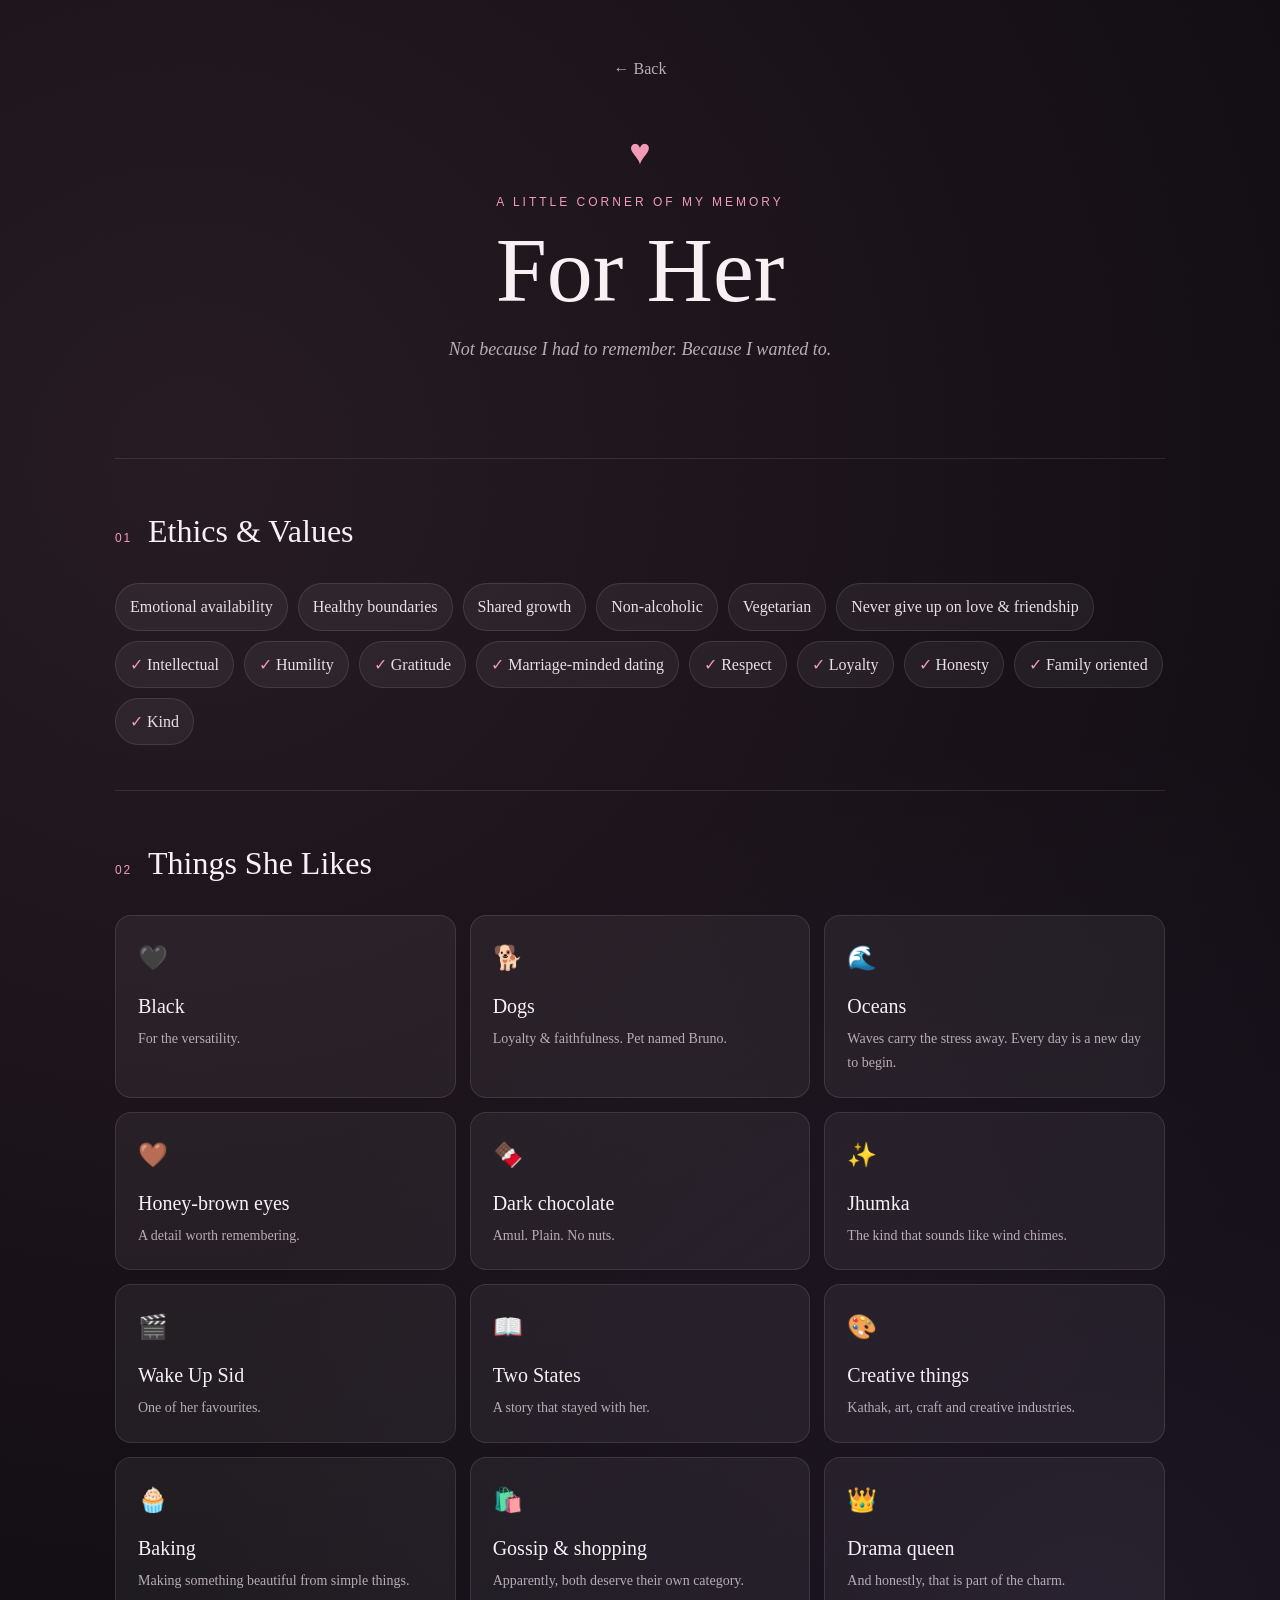
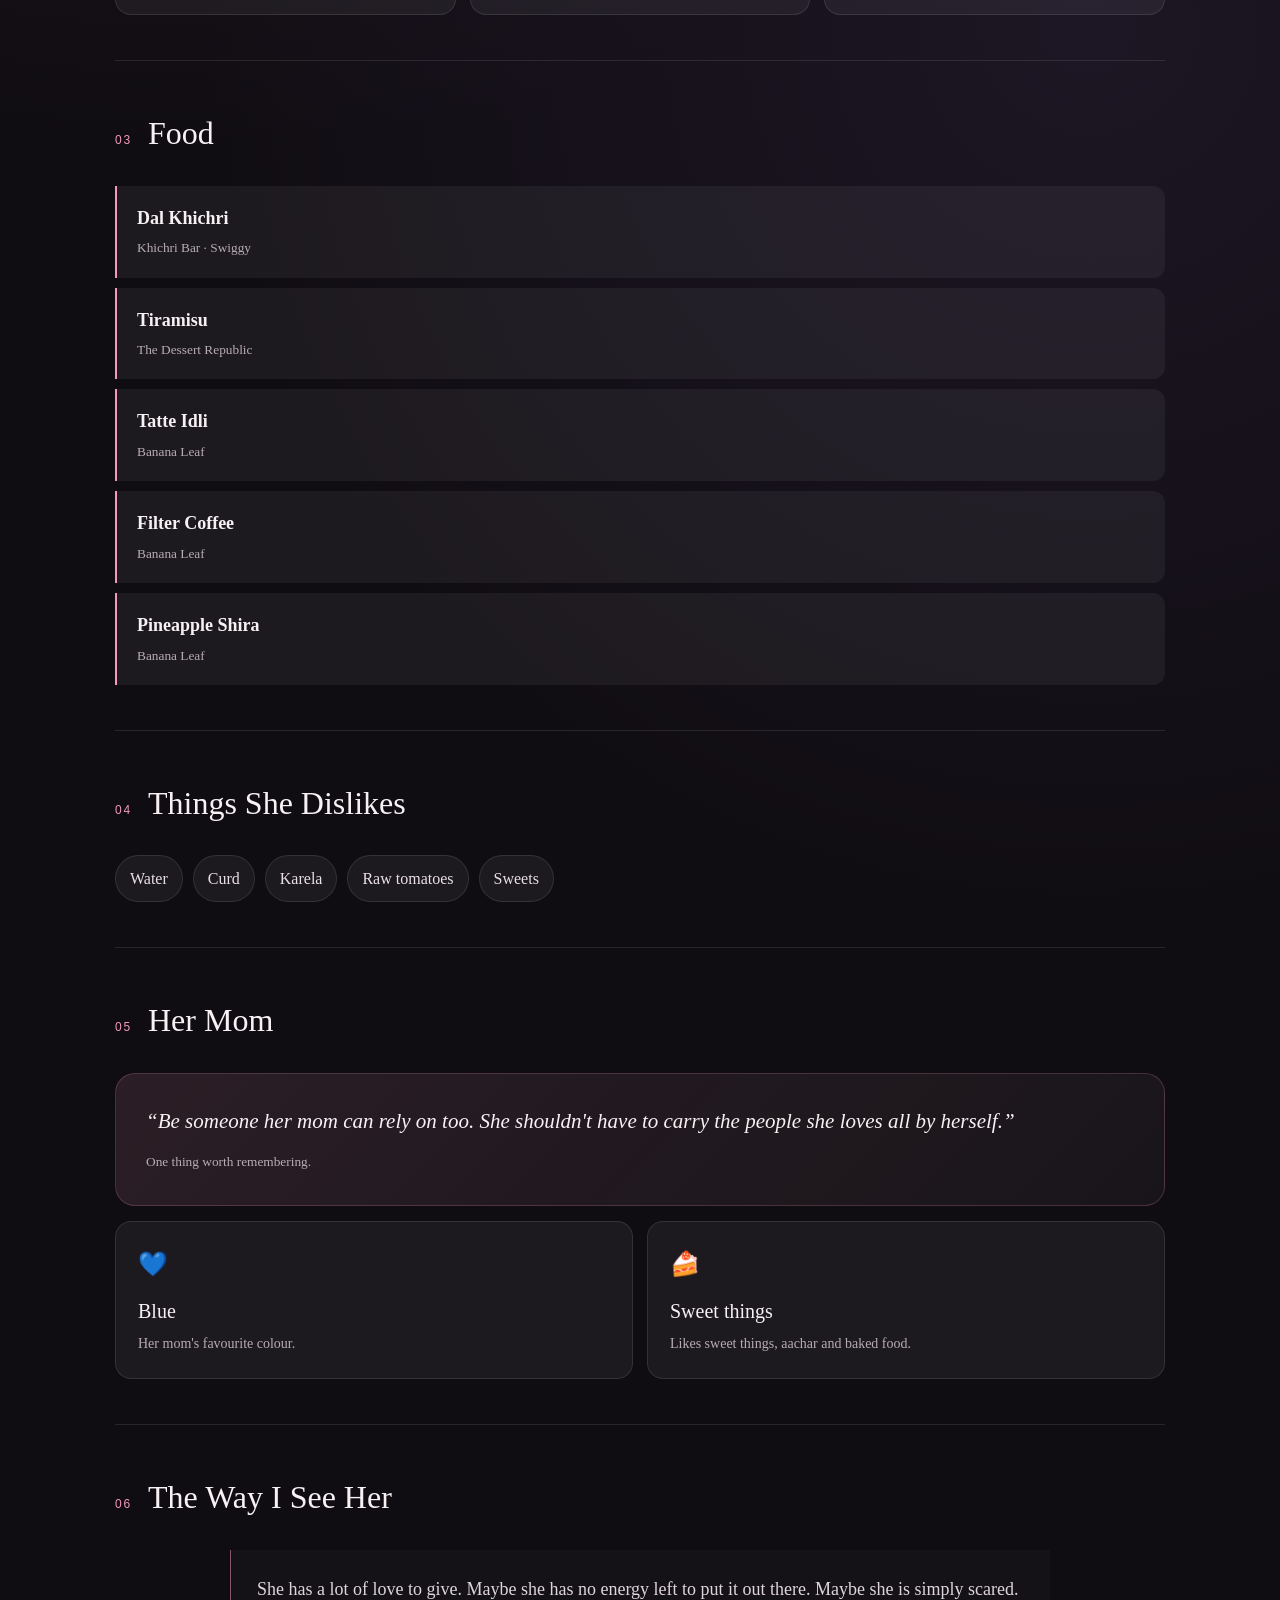
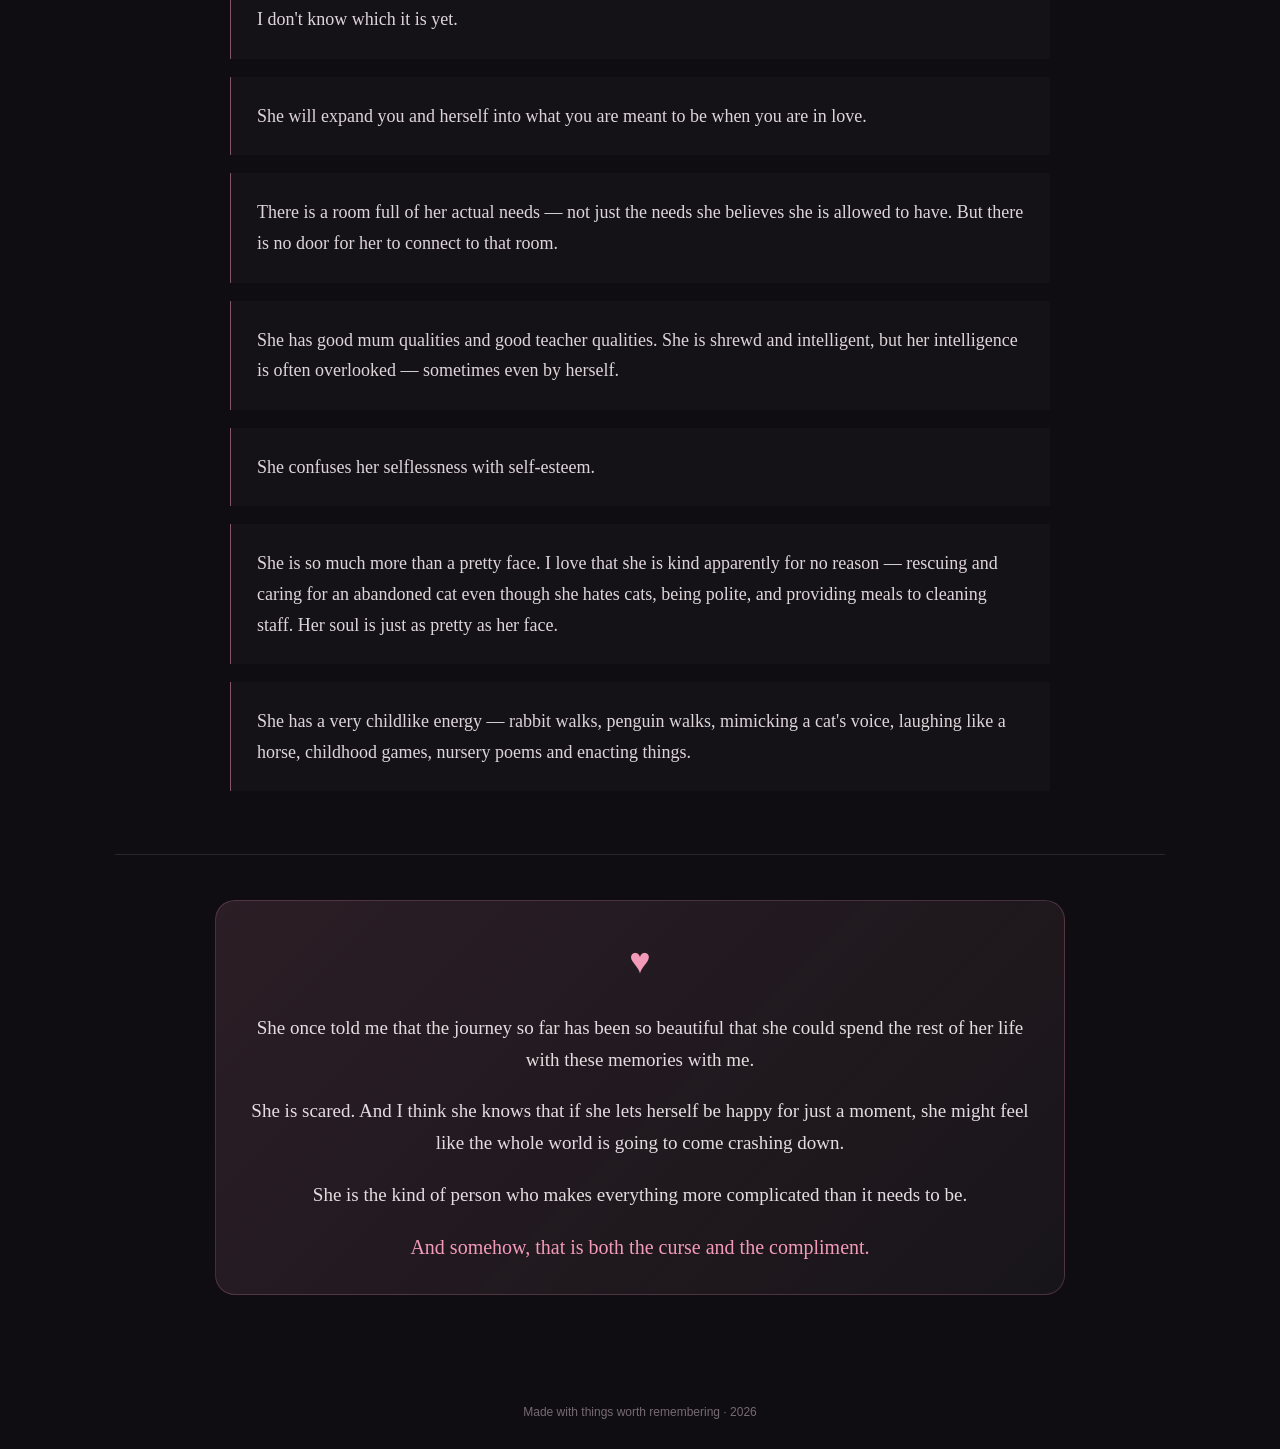
==== her.html @ e77c8361 "Add new page" ====
<!DOCTYPE html>
<html lang="en">
<head>
  <meta charset="UTF-8">
  <meta name="viewport" content="width=device-width, initial-scale=1.0">
  <title>For Her ❤️</title>
  <link rel="stylesheet" href="css/her.css">
</head>
<body>
  <div class="bg-glow glow-one"></div>
  <div class="bg-glow glow-two"></div>

  <header class="hero">
    <a class="back" href="index.html">← Back</a>
    <div class="heart">♥</div>
    <p class="eyebrow">A little corner of my memory</p>
    <h1>For Her</h1>
    <p class="subtitle">Not because I had to remember. Because I wanted to.</p>
  </header>

  <main>
    <section class="section">
      <div class="section-heading">
        <span>01</span>
        <h2>Ethics & Values</h2>
      </div>
      <div class="chips">
        <div class="chip">Emotional availability</div>
        <div class="chip">Healthy boundaries</div>
        <div class="chip">Shared growth</div>
        <div class="chip">Non-alcoholic</div>
        <div class="chip">Vegetarian</div>
        <div class="chip">Never give up on love & friendship</div>
        <div class="chip checked">Intellectual</div>
        <div class="chip checked">Humility</div>
        <div class="chip checked">Gratitude</div>
        <div class="chip checked">Marriage-minded dating</div>
        <div class="chip checked">Respect</div>
        <div class="chip checked">Loyalty</div>
        <div class="chip checked">Honesty</div>
        <div class="chip checked">Family oriented</div>
        <div class="chip checked">Kind</div>
      </div>
    </section>

    <section class="section">
      <div class="section-heading">
        <span>02</span>
        <h2>Things She Likes</h2>
      </div>
      <div class="cards">
        <article class="card"><span class="icon">🖤</span><h3>Black</h3><p>For the versatility.</p></article>
        <article class="card"><span class="icon">🐕</span><h3>Dogs</h3><p>Loyalty & faithfulness. Pet named Bruno.</p></article>
        <article class="card"><span class="icon">🌊</span><h3>Oceans</h3><p>Waves carry the stress away. Every day is a new day to begin.</p></article>
        <article class="card"><span class="icon">🤎</span><h3>Honey-brown eyes</h3><p>A detail worth remembering.</p></article>
        <article class="card"><span class="icon">🍫</span><h3>Dark chocolate</h3><p>Amul. Plain. No nuts.</p></article>
        <article class="card"><span class="icon">✨</span><h3>Jhumka</h3><p>The kind that sounds like wind chimes.</p></article>
        <article class="card"><span class="icon">🎬</span><h3>Wake Up Sid</h3><p>One of her favourites.</p></article>
        <article class="card"><span class="icon">📖</span><h3>Two States</h3><p>A story that stayed with her.</p></article>
        <article class="card"><span class="icon">🎨</span><h3>Creative things</h3><p>Kathak, art, craft and creative industries.</p></article>
        <article class="card"><span class="icon">🧁</span><h3>Baking</h3><p>Making something beautiful from simple things.</p></article>
        <article class="card"><span class="icon">🛍️</span><h3>Gossip & shopping</h3><p>Apparently, both deserve their own category.</p></article>
        <article class="card"><span class="icon">👑</span><h3>Drama queen</h3><p>And honestly, that is part of the charm.</p></article>
      </div>
    </section>

    <section class="section">
      <div class="section-heading">
        <span>03</span>
        <h2>Food</h2>
      </div>
      <div class="food-list">
        <div><b>Dal Khichri</b><small>Khichri Bar · Swiggy</small></div>
        <div><b>Tiramisu</b><small>The Dessert Republic</small></div>
        <div><b>Tatte Idli</b><small>Banana Leaf</small></div>
        <div><b>Filter Coffee</b><small>Banana Leaf</small></div>
        <div><b>Pineapple Shira</b><small>Banana Leaf</small></div>
      </div>
    </section>

    <section class="section">
      <div class="section-heading">
        <span>04</span>
        <h2>Things She Dislikes</h2>
      </div>
      <div class="dislikes">
        <span>Water</span><span>Curd</span><span>Karela</span><span>Raw tomatoes</span><span>Sweets</span>
      </div>
    </section>

    <section class="section">
      <div class="section-heading">
        <span>05</span>
        <h2>Her Mom</h2>
      </div>
      <div class="quote-card">
        <p>“Be someone her mom can rely on too. She shouldn't have to carry the people she loves all by herself.”</p>
        <small>One thing worth remembering.</small>
      </div>
      <div class="cards compact">
        <article class="card"><span class="icon">💙</span><h3>Blue</h3><p>Her mom's favourite colour.</p></article>
        <article class="card"><span class="icon">🍰</span><h3>Sweet things</h3><p>Likes sweet things, aachar and baked food.</p></article>
      </div>
    </section>

    <section class="section observations">
      <div class="section-heading">
        <span>06</span>
        <h2>The Way I See Her</h2>
      </div>

      <div class="observation">
        <p>She has a lot of love to give. Maybe she has no energy left to put it out there. Maybe she is simply scared. I don't know which it is yet.</p>
      </div>
      <div class="observation">
        <p>She will expand you and herself into what you are meant to be when you are in love.</p>
      </div>
      <div class="observation">
        <p>There is a room full of her actual needs — not just the needs she believes she is allowed to have. But there is no door for her to connect to that room.</p>
      </div>
      <div class="observation">
        <p>She has good mum qualities and good teacher qualities. She is shrewd and intelligent, but her intelligence is often overlooked — sometimes even by herself.</p>
      </div>
      <div class="observation">
        <p>She confuses her selflessness with self-esteem.</p>
      </div>
      <div class="observation">
        <p>She is so much more than a pretty face. I love that she is kind apparently for no reason — rescuing and caring for an abandoned cat even though she hates cats, being polite, and providing meals to cleaning staff. Her soul is just as pretty as her face.</p>
      </div>
      <div class="observation">
        <p>She has a very childlike energy — rabbit walks, penguin walks, mimicking a cat's voice, laughing like a horse, childhood games, nursery poems and enacting things.</p>
      </div>
    </section>

    <section class="section final-note">
      <div class="memory">
        <div class="memory-heart">♥</div>
        <p>She once told me that the journey so far has been so beautiful that she could spend the rest of her life with these memories with me.</p>
        <p>She is scared. And I think she knows that if she lets herself be happy for just a moment, she might feel like the whole world is going to come crashing down.</p>
        <p>She is the kind of person who makes everything more complicated than it needs to be.</p>
        <strong>And somehow, that is both the curse and the compliment.</strong>
      </div>
    </section>
  </main>

  <footer>Made with things worth remembering · <span id="year"></span></footer>
  <script src="js/her.js"></script>
</body>
</html>
---- css/her.css ----
* { box-sizing: border-box; }
:root {
  --bg: #100d12;
  --surface: rgba(255,255,255,.055);
  --border: rgba(255,255,255,.10);
  --text: #f7f1f4;
  --muted: #b8adb3;
  --accent: #f39ab8;
  --accent-soft: rgba(243,154,184,.12);
}
html { scroll-behavior: smooth; }
body {
  margin: 0;
  color: var(--text);
  background:
    radial-gradient(circle at 15% 10%, rgba(243,154,184,.10), transparent 30%),
    radial-gradient(circle at 85% 35%, rgba(180,130,255,.08), transparent 28%),
    var(--bg);
  font-family: Georgia, "Times New Roman", serif;
  line-height: 1.7;
}
body:before {
  content: "";
  position: fixed; inset: 0; pointer-events: none;
  background-image: radial-gradient(rgba(255,255,255,.06) 1px, transparent 1px);
  background-size: 28px 28px; opacity: .16;
}
.hero { max-width: 900px; margin: auto; padding: 55px 24px 75px; text-align: center; }
.back { color: var(--muted); text-decoration: none; display: inline-block; margin-bottom: 40px; }
.back:hover { color: var(--accent); }
.heart, .memory-heart { color: var(--accent); font-size: 36px; }
.eyebrow { text-transform: uppercase; letter-spacing: .25em; color: var(--accent); font: 12px Arial, sans-serif; }
h1 { font-size: clamp(54px, 10vw, 92px); line-height: 1; margin: 15px 0; font-weight: 400; }
.subtitle { color: var(--muted); font-size: 18px; font-style: italic; }
main { width: min(1050px, calc(100% - 32px)); margin: auto; }
.section { padding: 45px 0; border-top: 1px solid var(--border); }
.section-heading { display: flex; align-items: baseline; gap: 16px; margin-bottom: 25px; }
.section-heading span { color: var(--accent); font: 12px Arial, sans-serif; letter-spacing: .15em; }
h2 { font-size: 32px; font-weight: 400; margin: 0; }
.chips, .dislikes { display: flex; flex-wrap: wrap; gap: 10px; }
.chip, .dislikes span {
  border: 1px solid var(--border); background: var(--surface);
  padding: 9px 14px; border-radius: 100px; color: #e9e0e4;
}
.chip.checked:before { content: "✓ "; color: var(--accent); }
.cards { display: grid; grid-template-columns: repeat(3, 1fr); gap: 14px; }
.cards.compact { margin-top: 15px; grid-template-columns: repeat(2, 1fr); }
.card {
  padding: 22px; border: 1px solid var(--border); background: var(--surface);
  border-radius: 16px; transition: transform .2s, border-color .2s;
}
.card:hover { transform: translateY(-4px); border-color: rgba(243,154,184,.35); }
.icon { font-size: 24px; display: block; margin-bottom: 10px; }
.card h3 { margin: 0 0 4px; font-size: 20px; font-weight: 400; }
.card p { margin: 0; color: var(--muted); font-size: 14px; }
.food-list { display: grid; gap: 10px; }
.food-list div {
  padding: 17px 20px; border-left: 2px solid var(--accent);
  background: var(--surface); border-radius: 0 12px 12px 0;
}
.food-list b { display: block; font-size: 18px; }
.food-list small { color: var(--muted); }
.quote-card, .memory {
  background: linear-gradient(135deg, rgba(243,154,184,.12), rgba(255,255,255,.035));
  border: 1px solid rgba(243,154,184,.20); border-radius: 20px; padding: 30px;
}
.quote-card p { font-size: 21px; font-style: italic; margin: 0 0 8px; }
.quote-card small { color: var(--muted); }
.observation {
  max-width: 820px; margin: 0 auto 18px; padding: 24px 26px;
  border-left: 1px solid rgba(243,154,184,.5);
  background: rgba(255,255,255,.025);
}
.observation p { margin: 0; font-size: 18px; color: #ded5da; }
.final-note { padding-bottom: 80px; }
.memory { text-align: center; max-width: 850px; margin: auto; }
.memory-heart { margin-bottom: 8px; }
.memory p { font-size: 19px; color: #e4dce0; }
.memory strong { color: var(--accent); font-size: 20px; font-weight: 400; }
footer { text-align: center; color: #756b71; font: 12px Arial, sans-serif; padding: 30px; }
@media (max-width: 750px) {
  .cards, .cards.compact { grid-template-columns: 1fr; }
  h2 { font-size: 27px; }
  .observation p { font-size: 16px; }
  .hero { padding-top: 35px; }
}
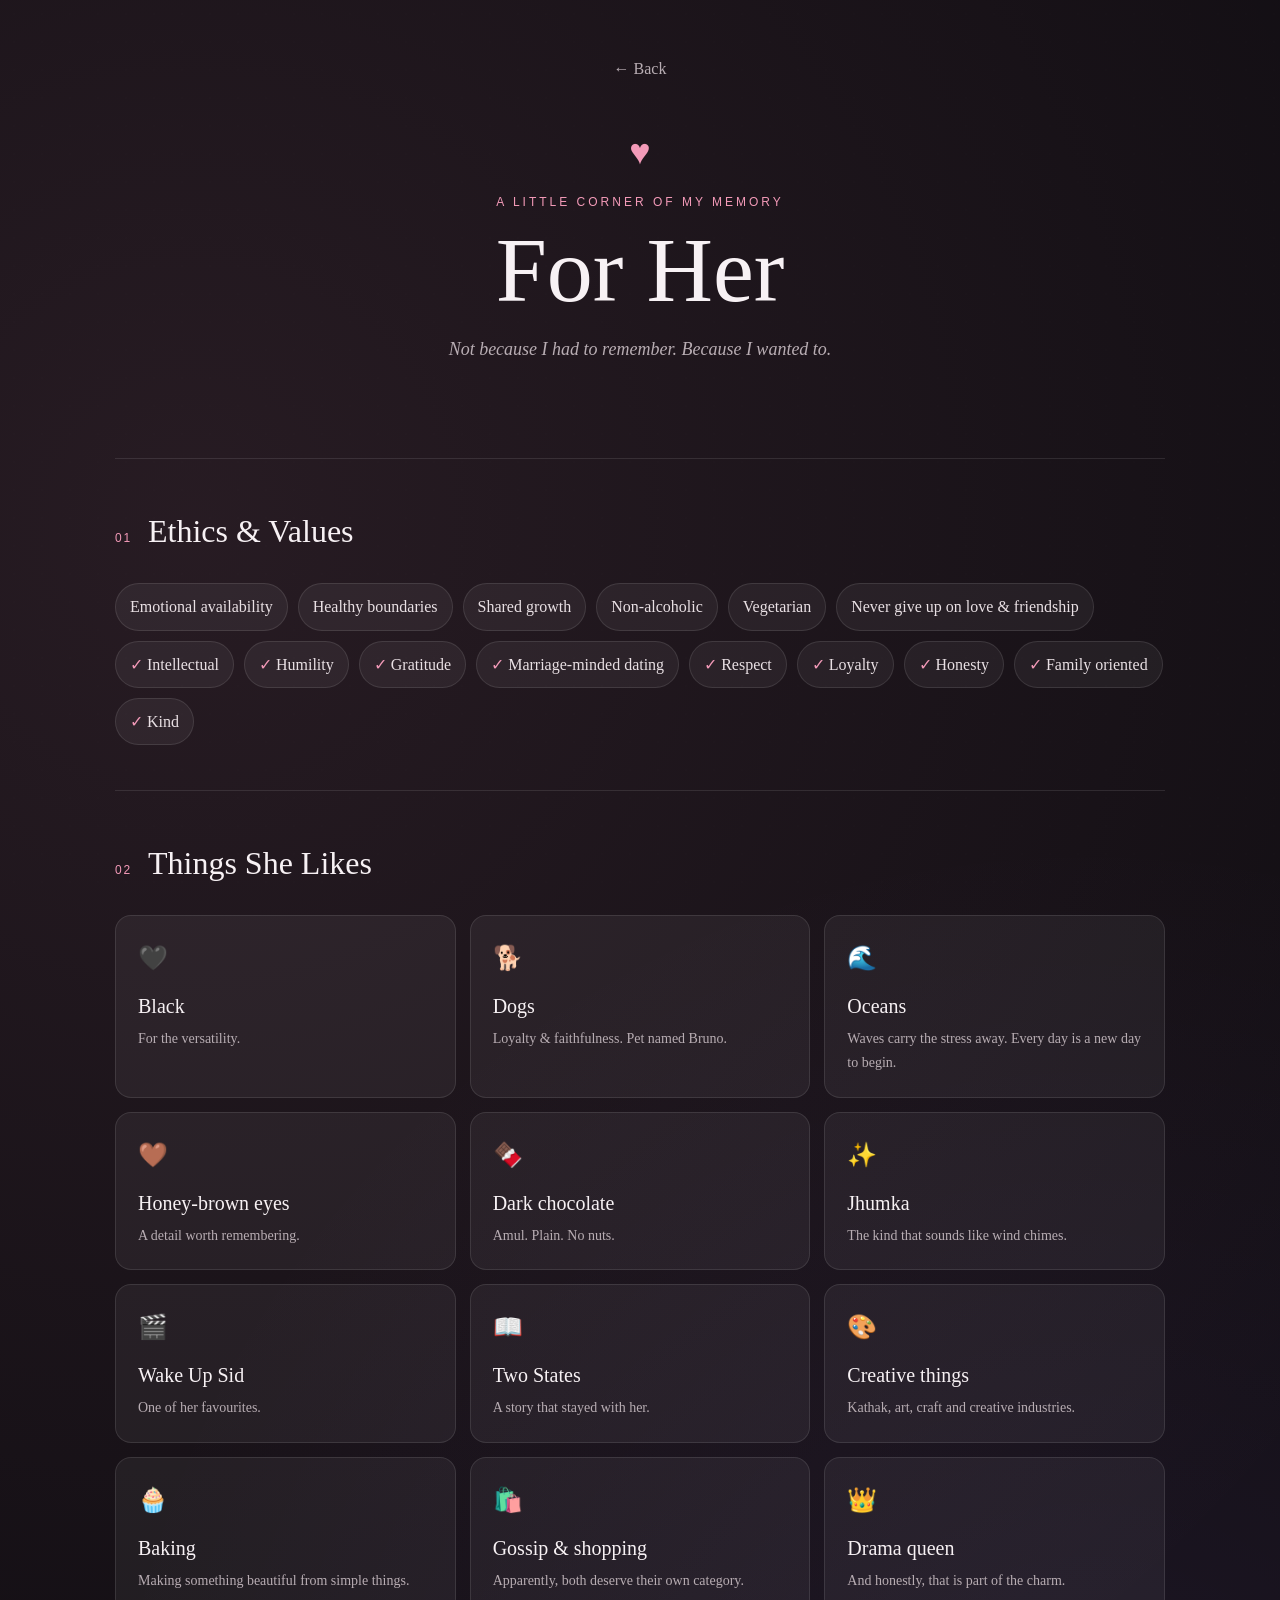
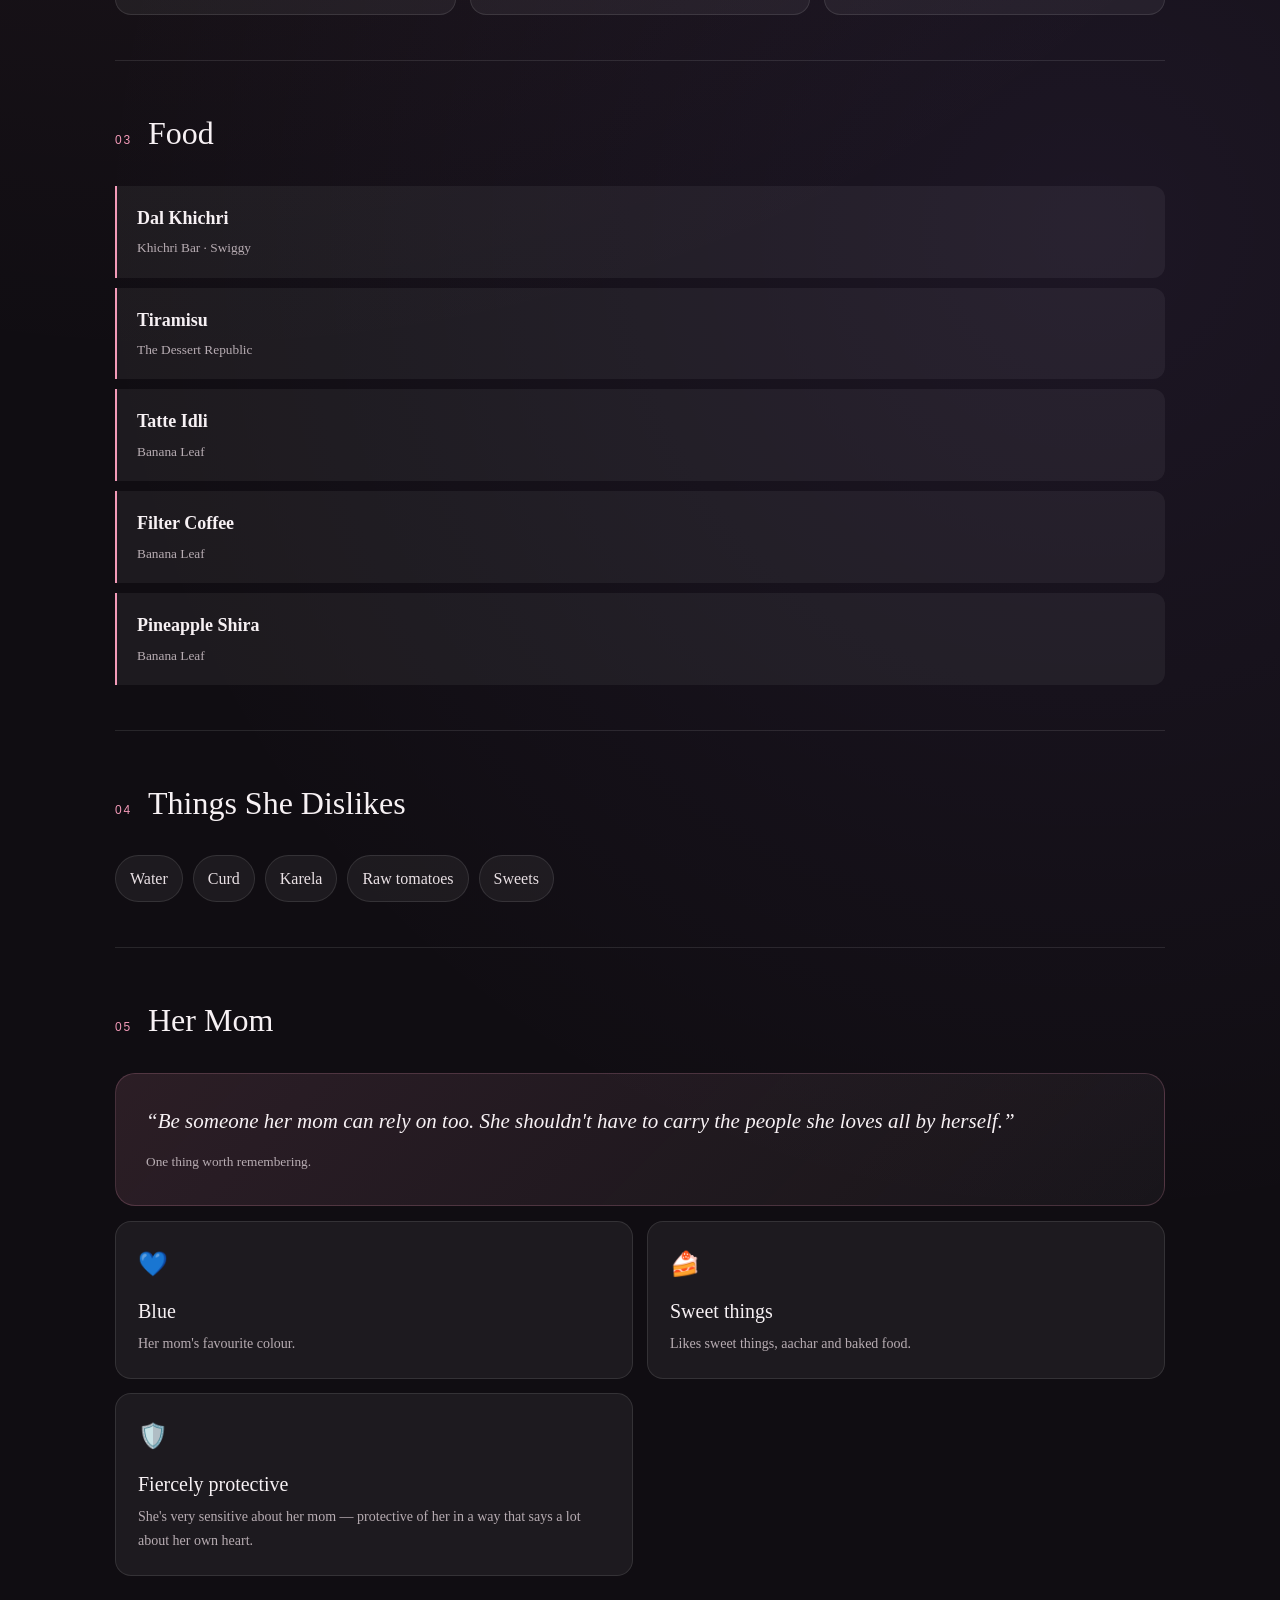
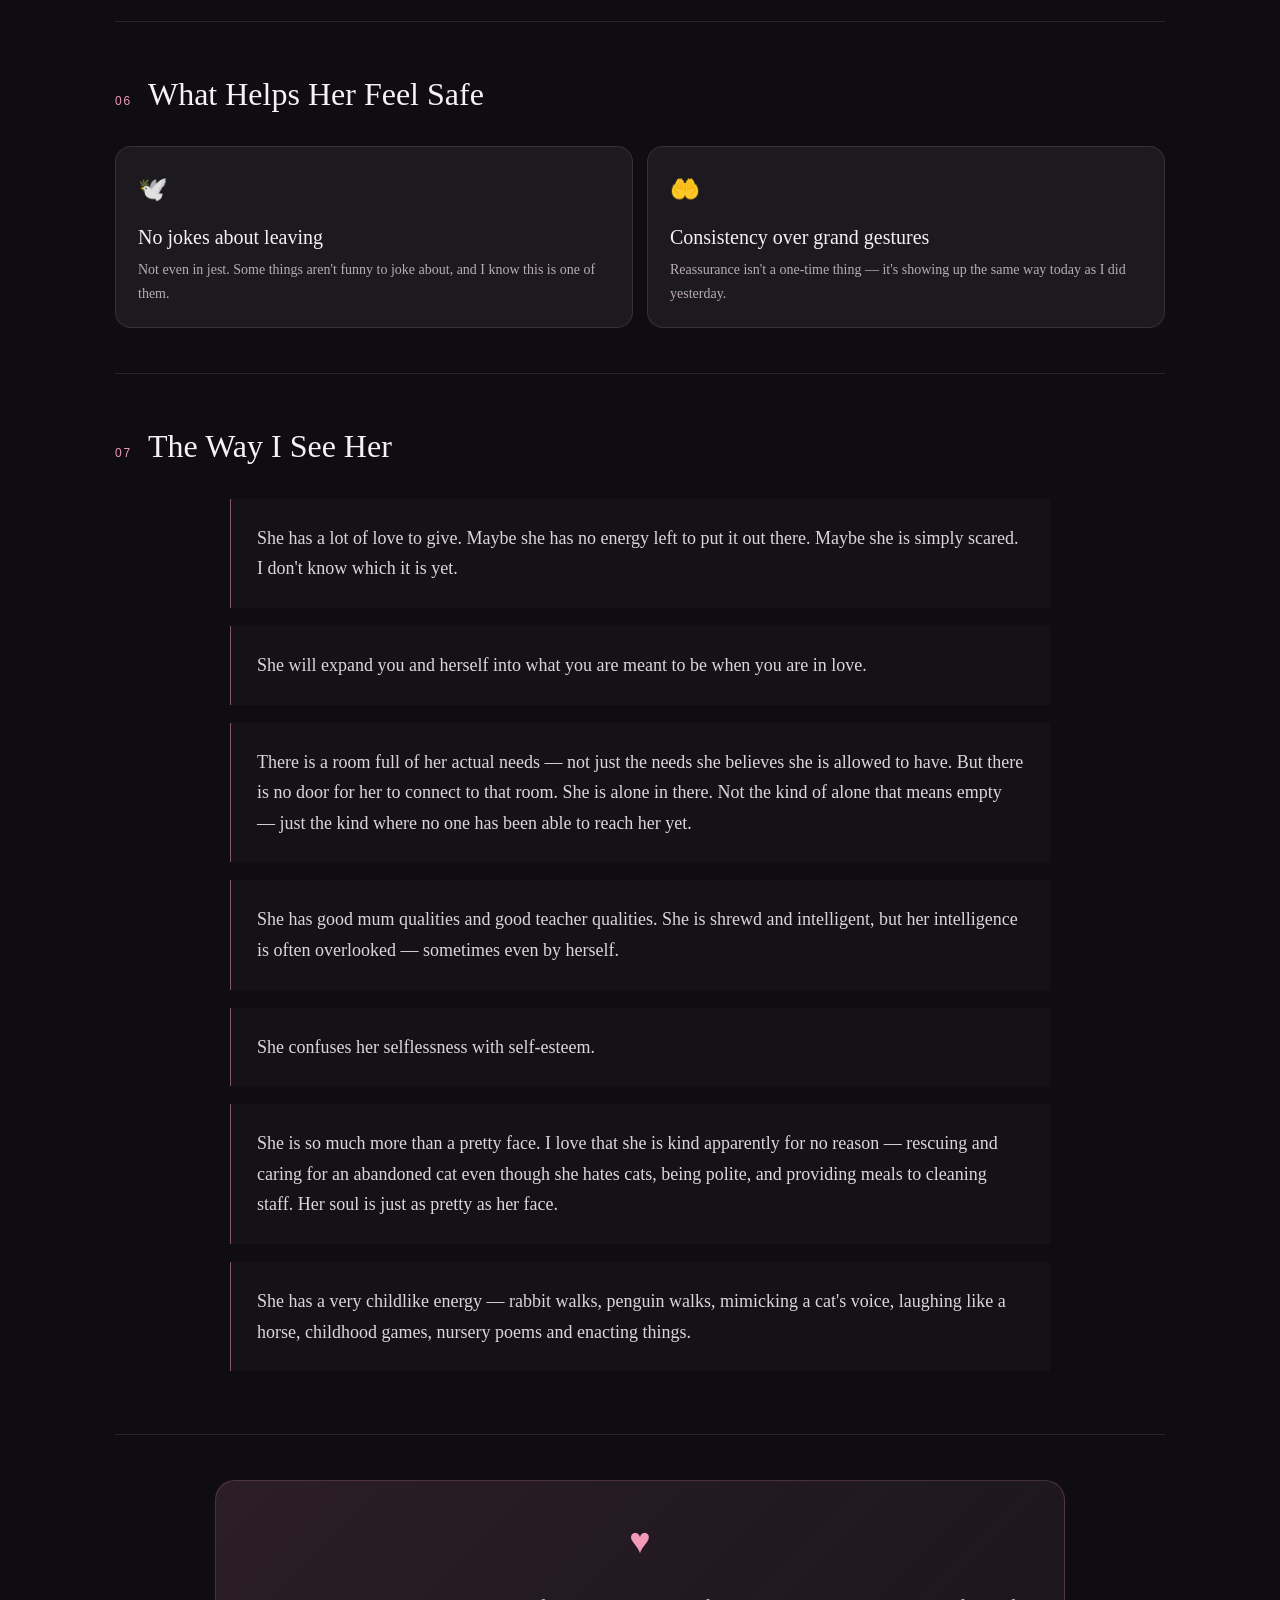
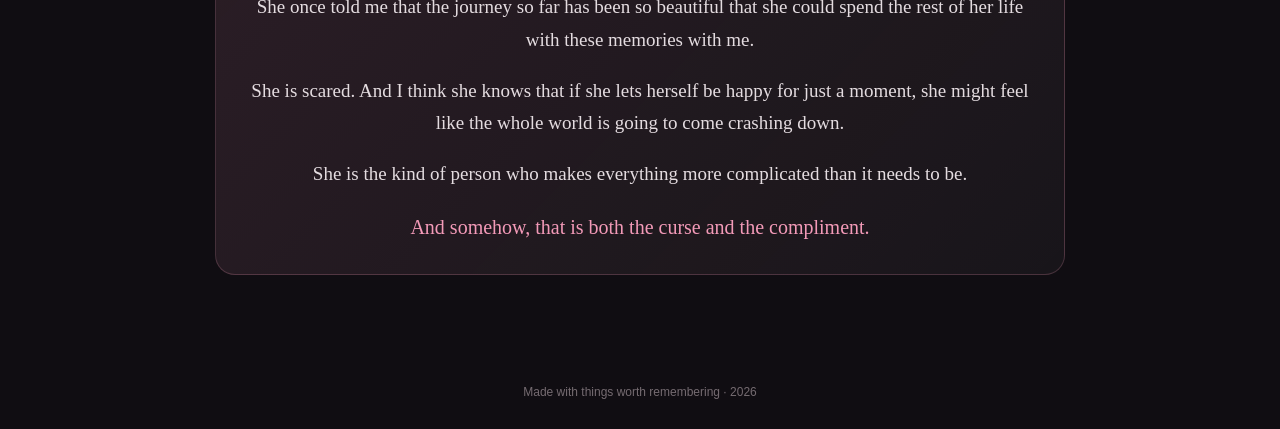
==== commit ba5b2dbe: "Update her.html with new sections" ====
--- a/her.html
+++ b/her.html
@@ -100,12 +100,32 @@
       <div class="cards compact">
         <article class="card"><span class="icon">💙</span><h3>Blue</h3><p>Her mom's favourite colour.</p></article>
         <article class="card"><span class="icon">🍰</span><h3>Sweet things</h3><p>Likes sweet things, aachar and baked food.</p></article>
+        <article class="card"><span class="icon">🛡️</span><h3>Fiercely protective</h3><p>She's very sensitive about her mom — protective of her in a way that says a lot about her own heart.</p></article>
+      </div>
+    </section>
+
+    <section class="section">
+      <div class="section-heading">
+        <span>06</span>
+        <h2>What Helps Her Feel Safe</h2>
+      </div>
+      <div class="cards compact">
+        <article class="card">
+          <span class="icon">🕊️</span>
+          <h3>No jokes about leaving</h3>
+          <p>Not even in jest. Some things aren't funny to joke about, and I know this is one of them.</p>
+        </article>
+        <article class="card">
+          <span class="icon">🤲</span>
+          <h3>Consistency over grand gestures</h3>
+          <p>Reassurance isn't a one-time thing — it's showing up the same way today as I did yesterday.</p>
+        </article>
       </div>
     </section>
 
     <section class="section observations">
       <div class="section-heading">
-        <span>06</span>
+        <span>07</span>
         <h2>The Way I See Her</h2>
       </div>
 
@@ -116,7 +136,7 @@
         <p>She will expand you and herself into what you are meant to be when you are in love.</p>
       </div>
       <div class="observation">
-        <p>There is a room full of her actual needs — not just the needs she believes she is allowed to have. But there is no door for her to connect to that room.</p>
+        <p>There is a room full of her actual needs — not just the needs she believes she is allowed to have. But there is no door for her to connect to that room. She is alone in there. Not the kind of alone that means empty — just the kind where no one has been able to reach her yet.</p>
       </div>
       <div class="observation">
         <p>She has good mum qualities and good teacher qualities. She is shrewd and intelligent, but her intelligence is often overlooked — sometimes even by herself.</p>
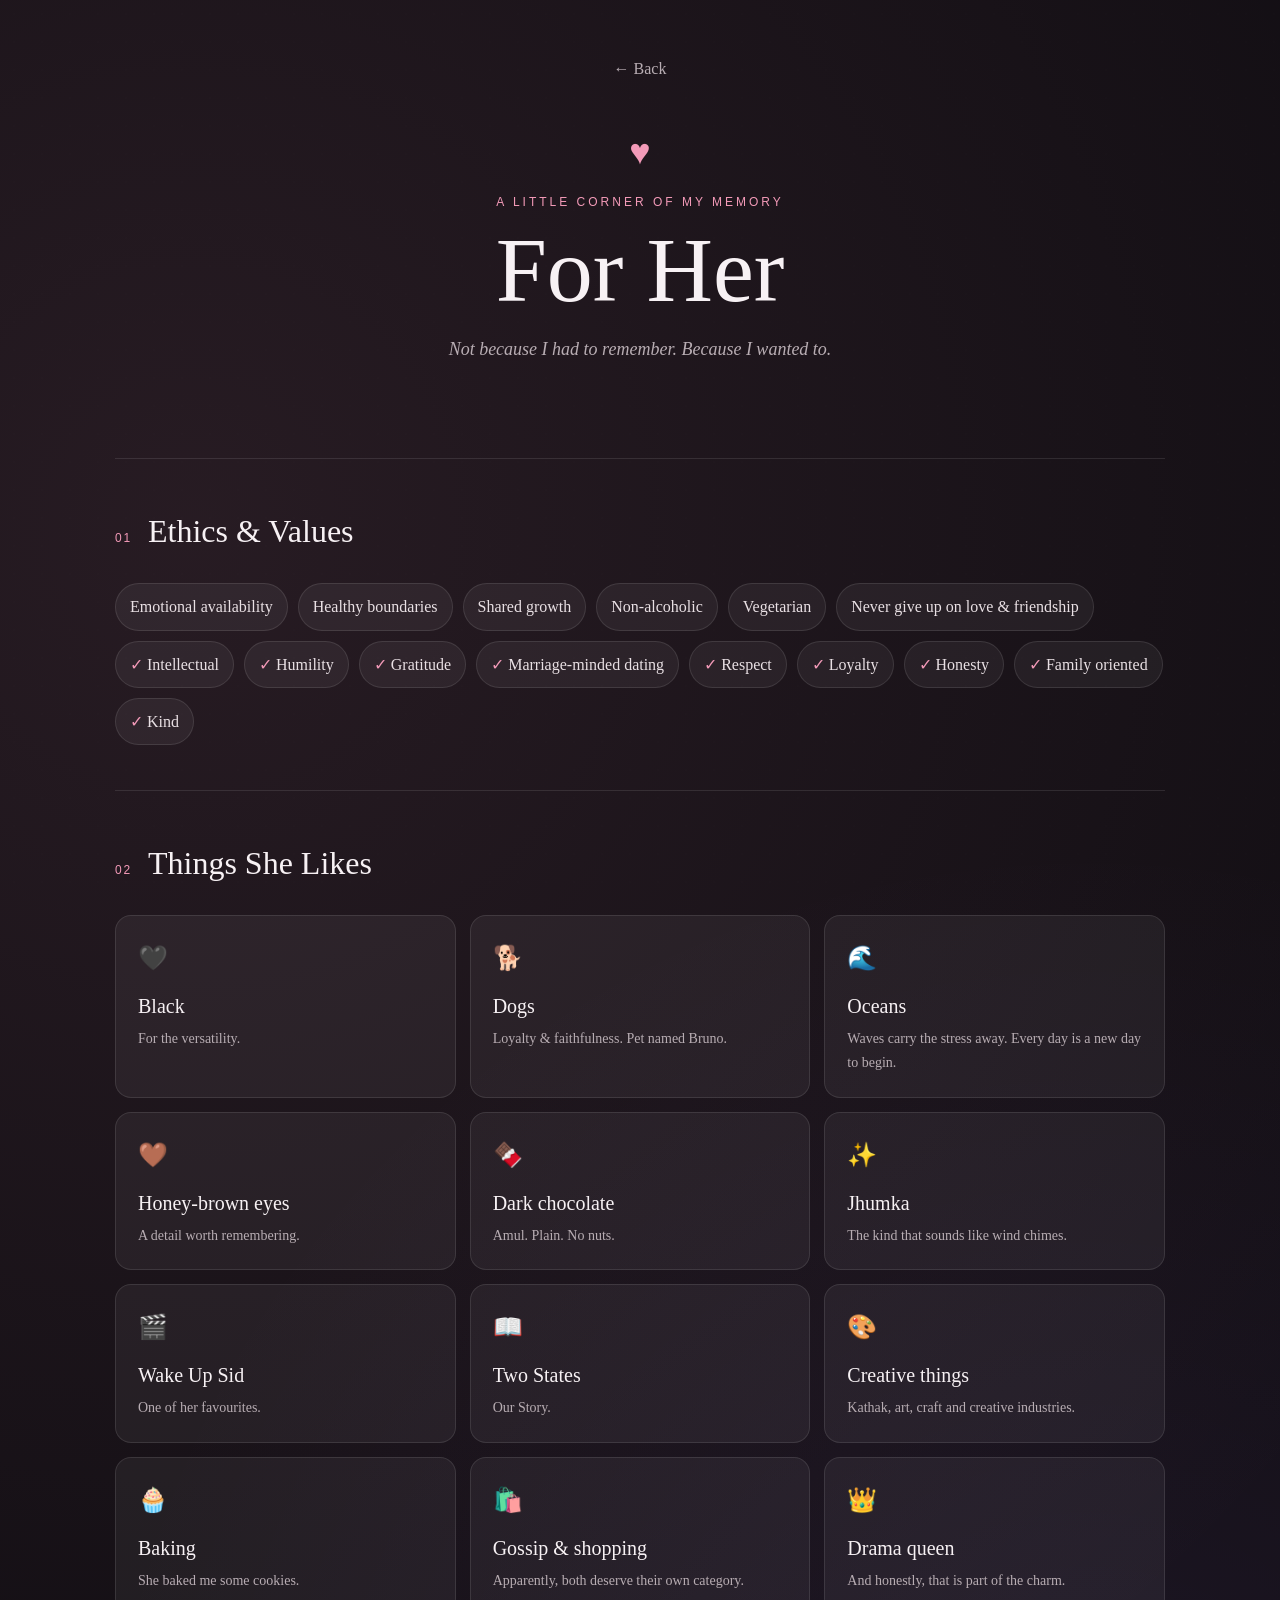
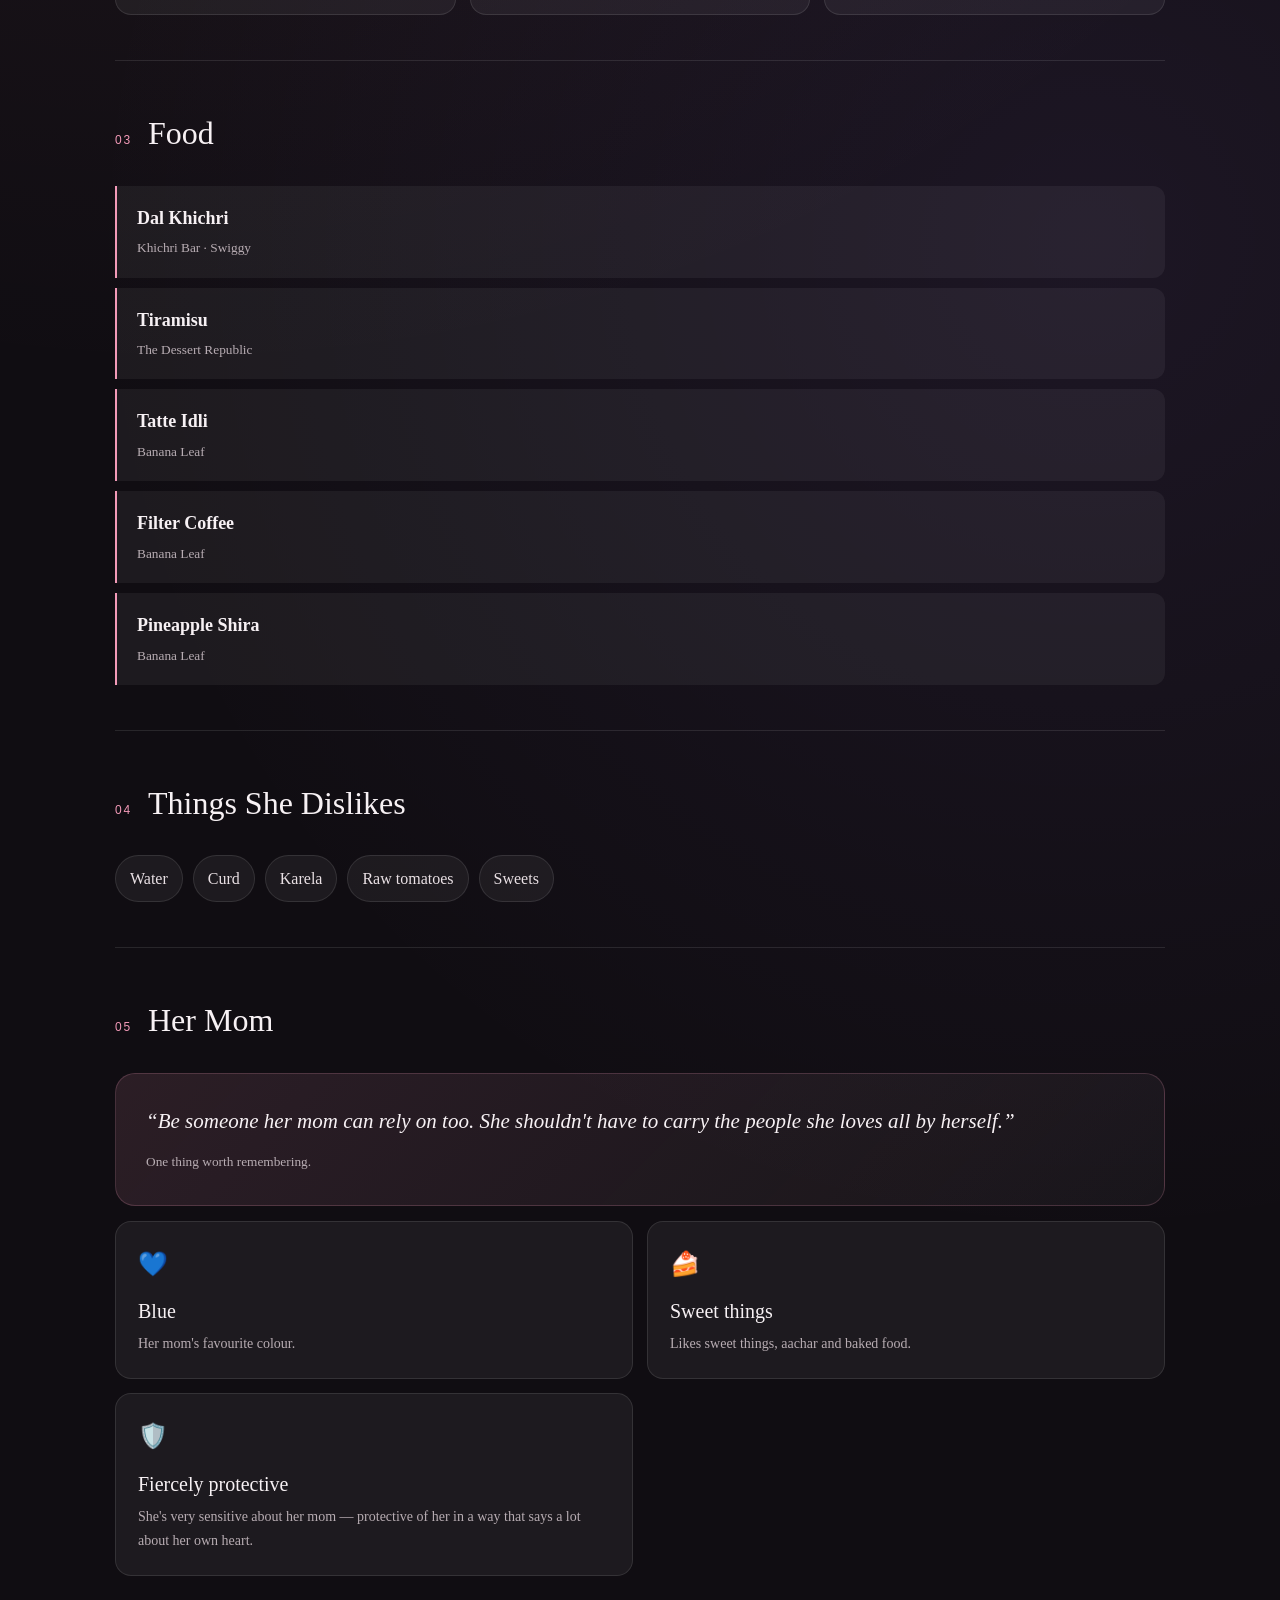
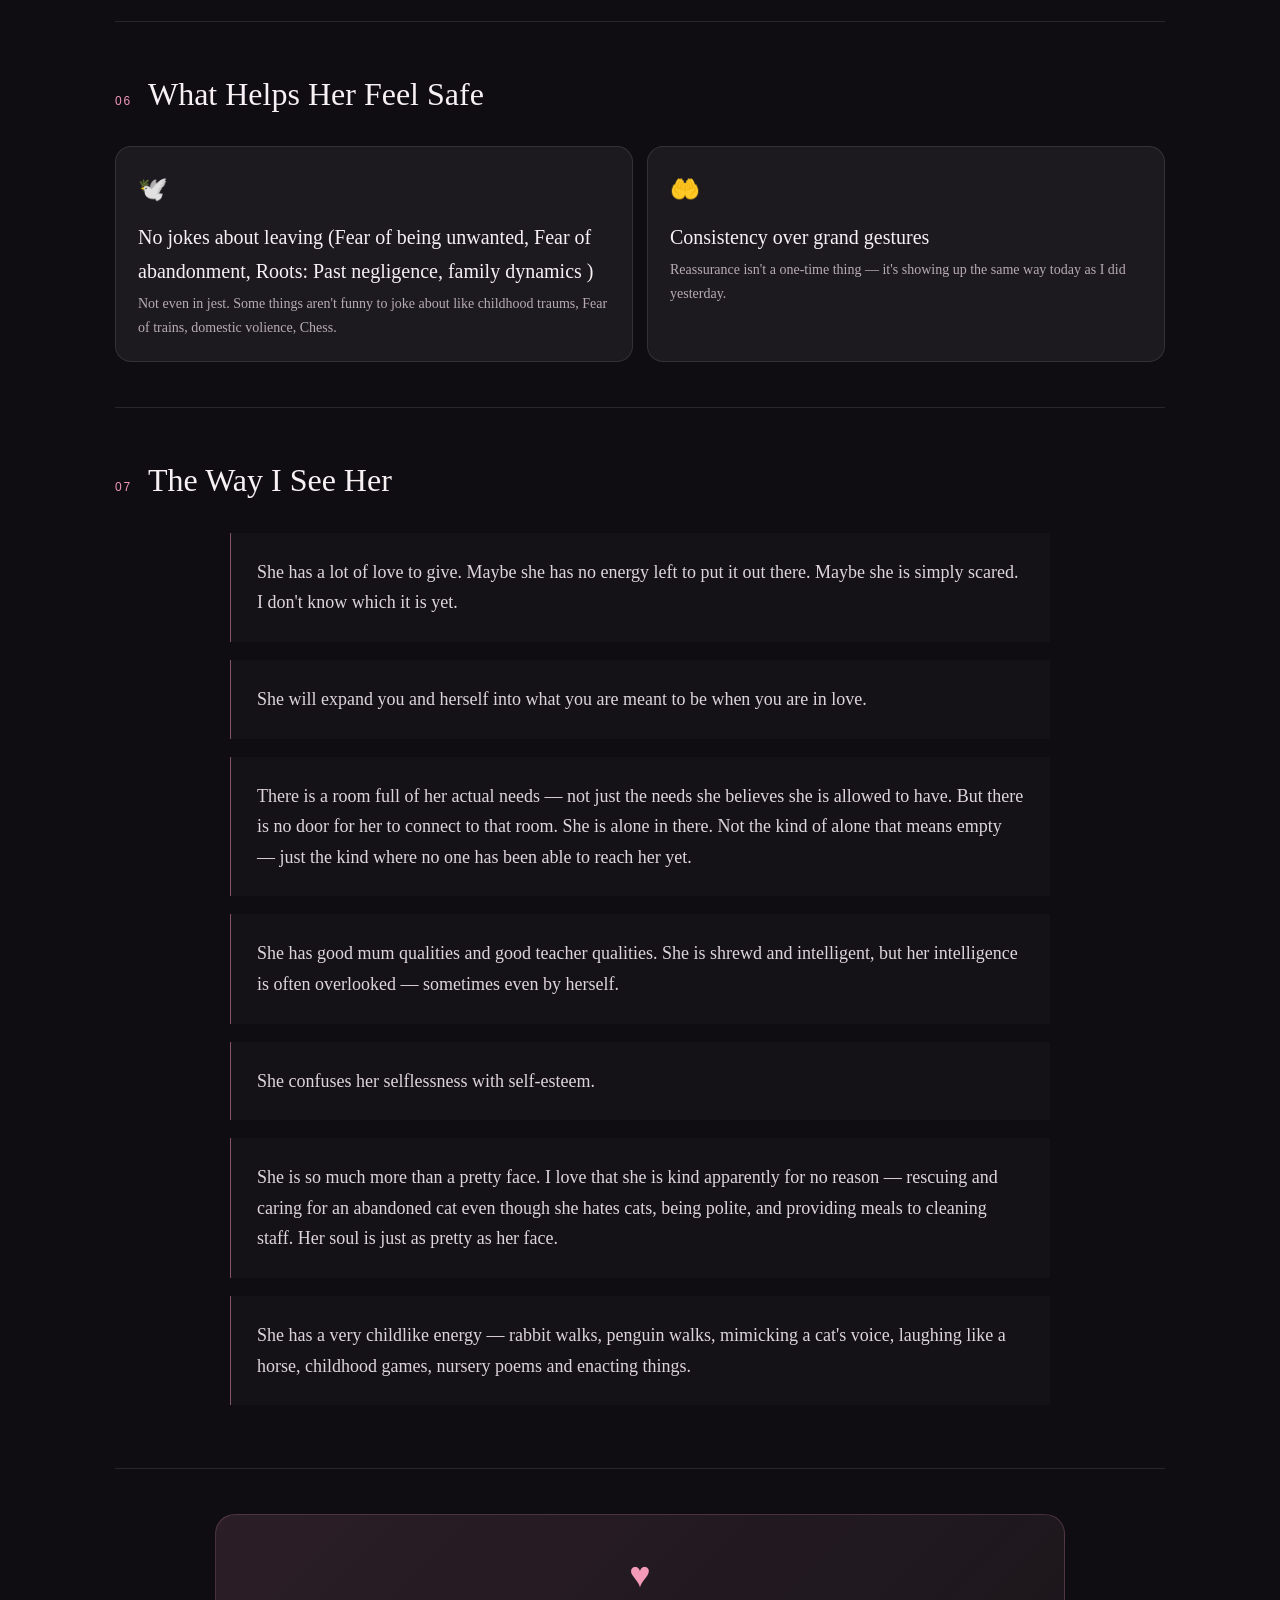
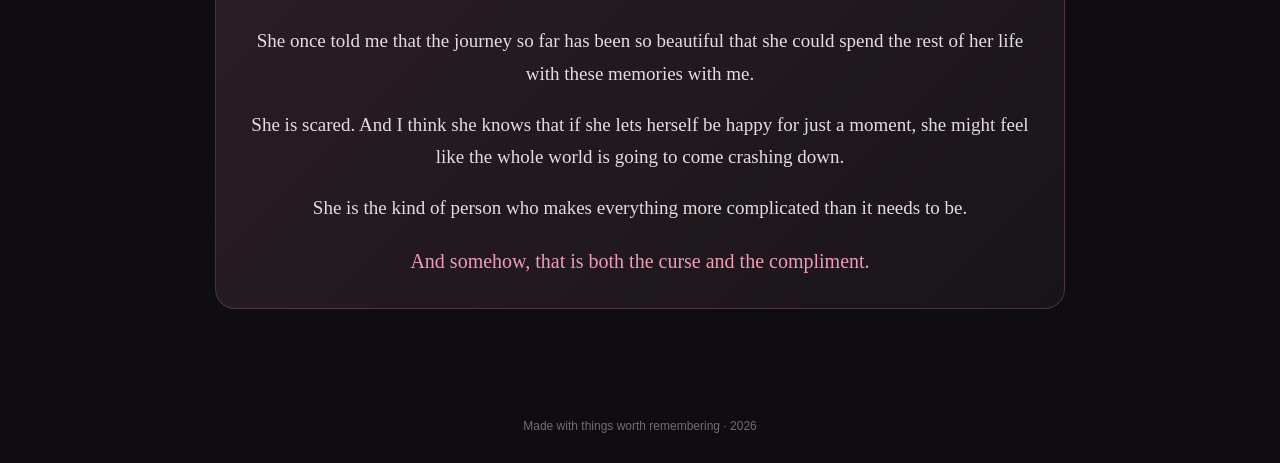
==== commit 5f8a43e7: "Revise article content for clarity and personalization Updated descriptions in articles to reflect p" ====
--- a/her.html
+++ b/her.html
@@ -56,9 +56,9 @@
         <article class="card"><span class="icon">🍫</span><h3>Dark chocolate</h3><p>Amul. Plain. No nuts.</p></article>
         <article class="card"><span class="icon">✨</span><h3>Jhumka</h3><p>The kind that sounds like wind chimes.</p></article>
         <article class="card"><span class="icon">🎬</span><h3>Wake Up Sid</h3><p>One of her favourites.</p></article>
-        <article class="card"><span class="icon">📖</span><h3>Two States</h3><p>A story that stayed with her.</p></article>
+        <article class="card"><span class="icon">📖</span><h3>Two States</h3><p>Our Story.</p></article>
         <article class="card"><span class="icon">🎨</span><h3>Creative things</h3><p>Kathak, art, craft and creative industries.</p></article>
-        <article class="card"><span class="icon">🧁</span><h3>Baking</h3><p>Making something beautiful from simple things.</p></article>
+        <article class="card"><span class="icon">🧁</span><h3>Baking</h3><p>She baked me some cookies.</p></article>
         <article class="card"><span class="icon">🛍️</span><h3>Gossip & shopping</h3><p>Apparently, both deserve their own category.</p></article>
         <article class="card"><span class="icon">👑</span><h3>Drama queen</h3><p>And honestly, that is part of the charm.</p></article>
       </div>
@@ -112,8 +112,8 @@
       <div class="cards compact">
         <article class="card">
           <span class="icon">🕊️</span>
-          <h3>No jokes about leaving</h3>
-          <p>Not even in jest. Some things aren't funny to joke about, and I know this is one of them.</p>
+          <h3>No jokes about leaving (Fear of being unwanted, Fear of abandonment, Roots: Past negligence, family dynamics ) </h3>
+          <p>Not even in jest. Some things aren't funny to joke about like childhood traums, Fear of trains, domestic volience, Chess.</p>
         </article>
         <article class="card">
           <span class="icon">🤲</span>
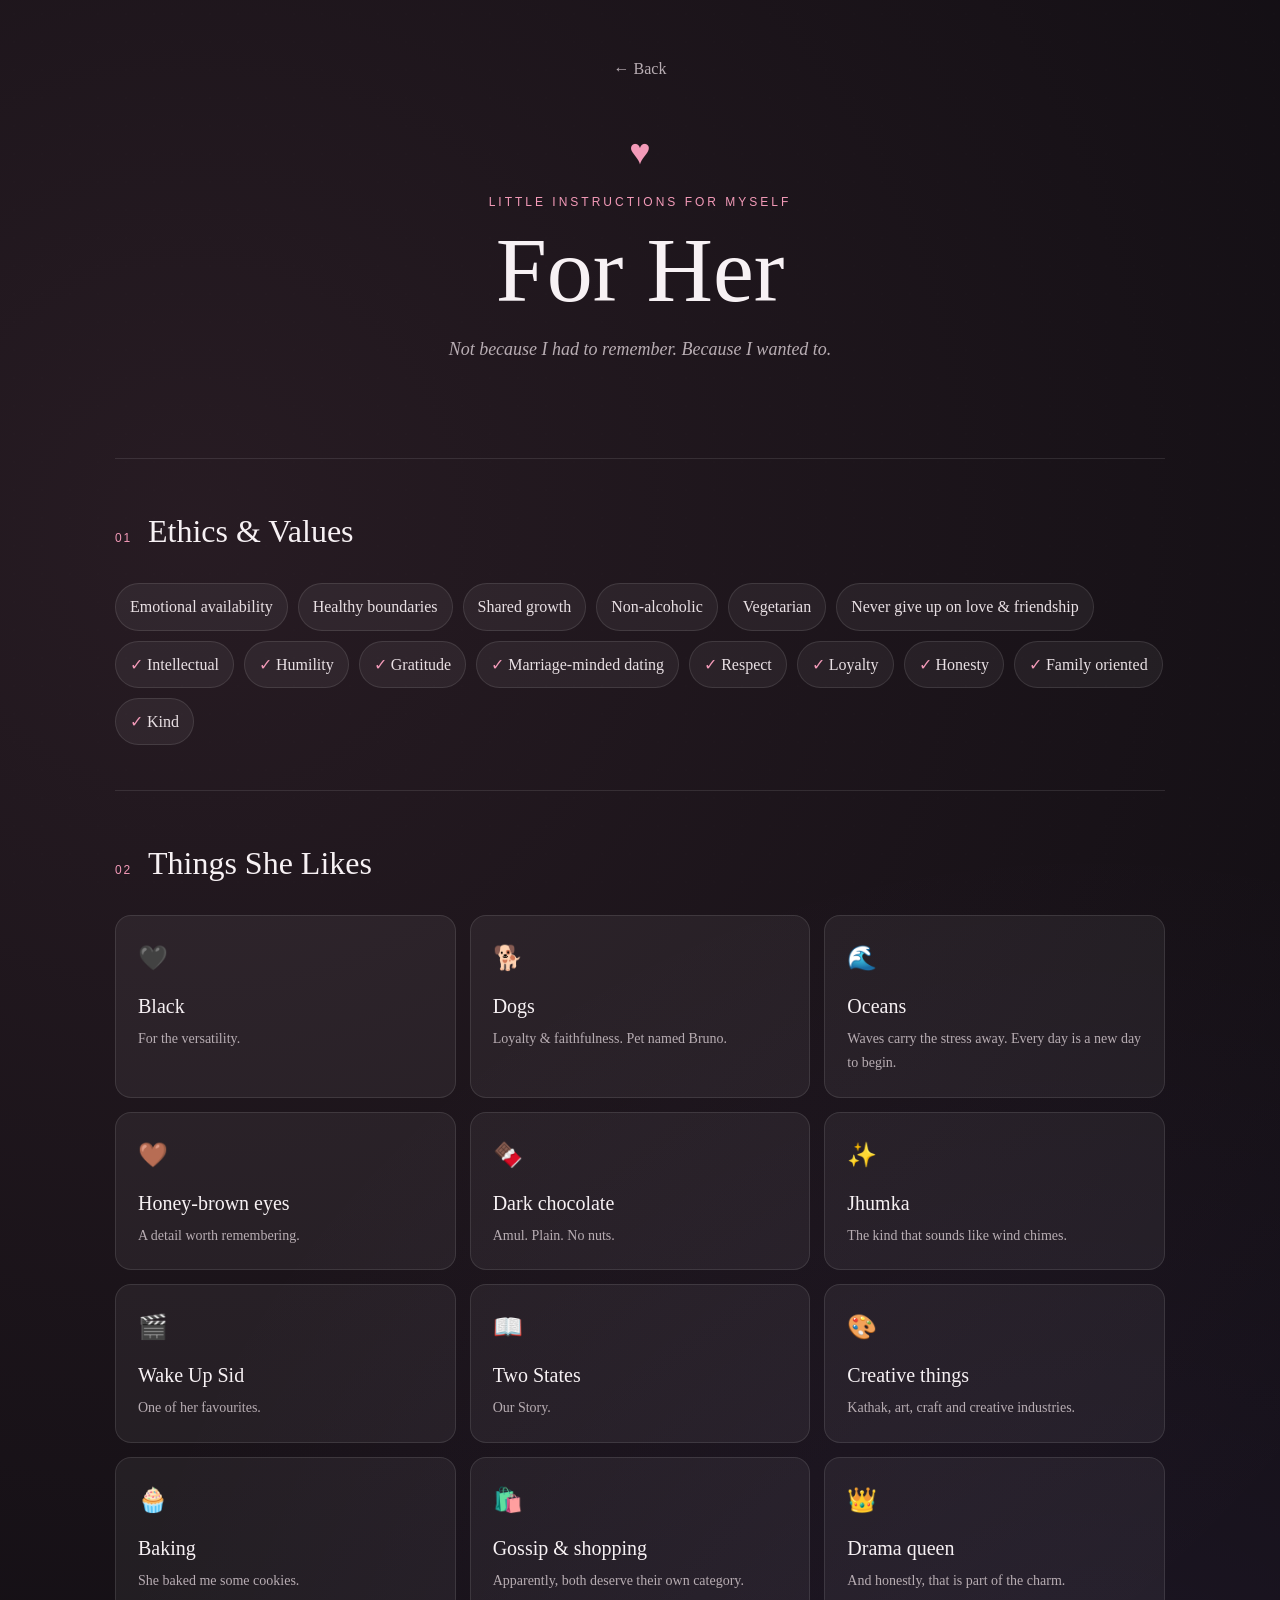
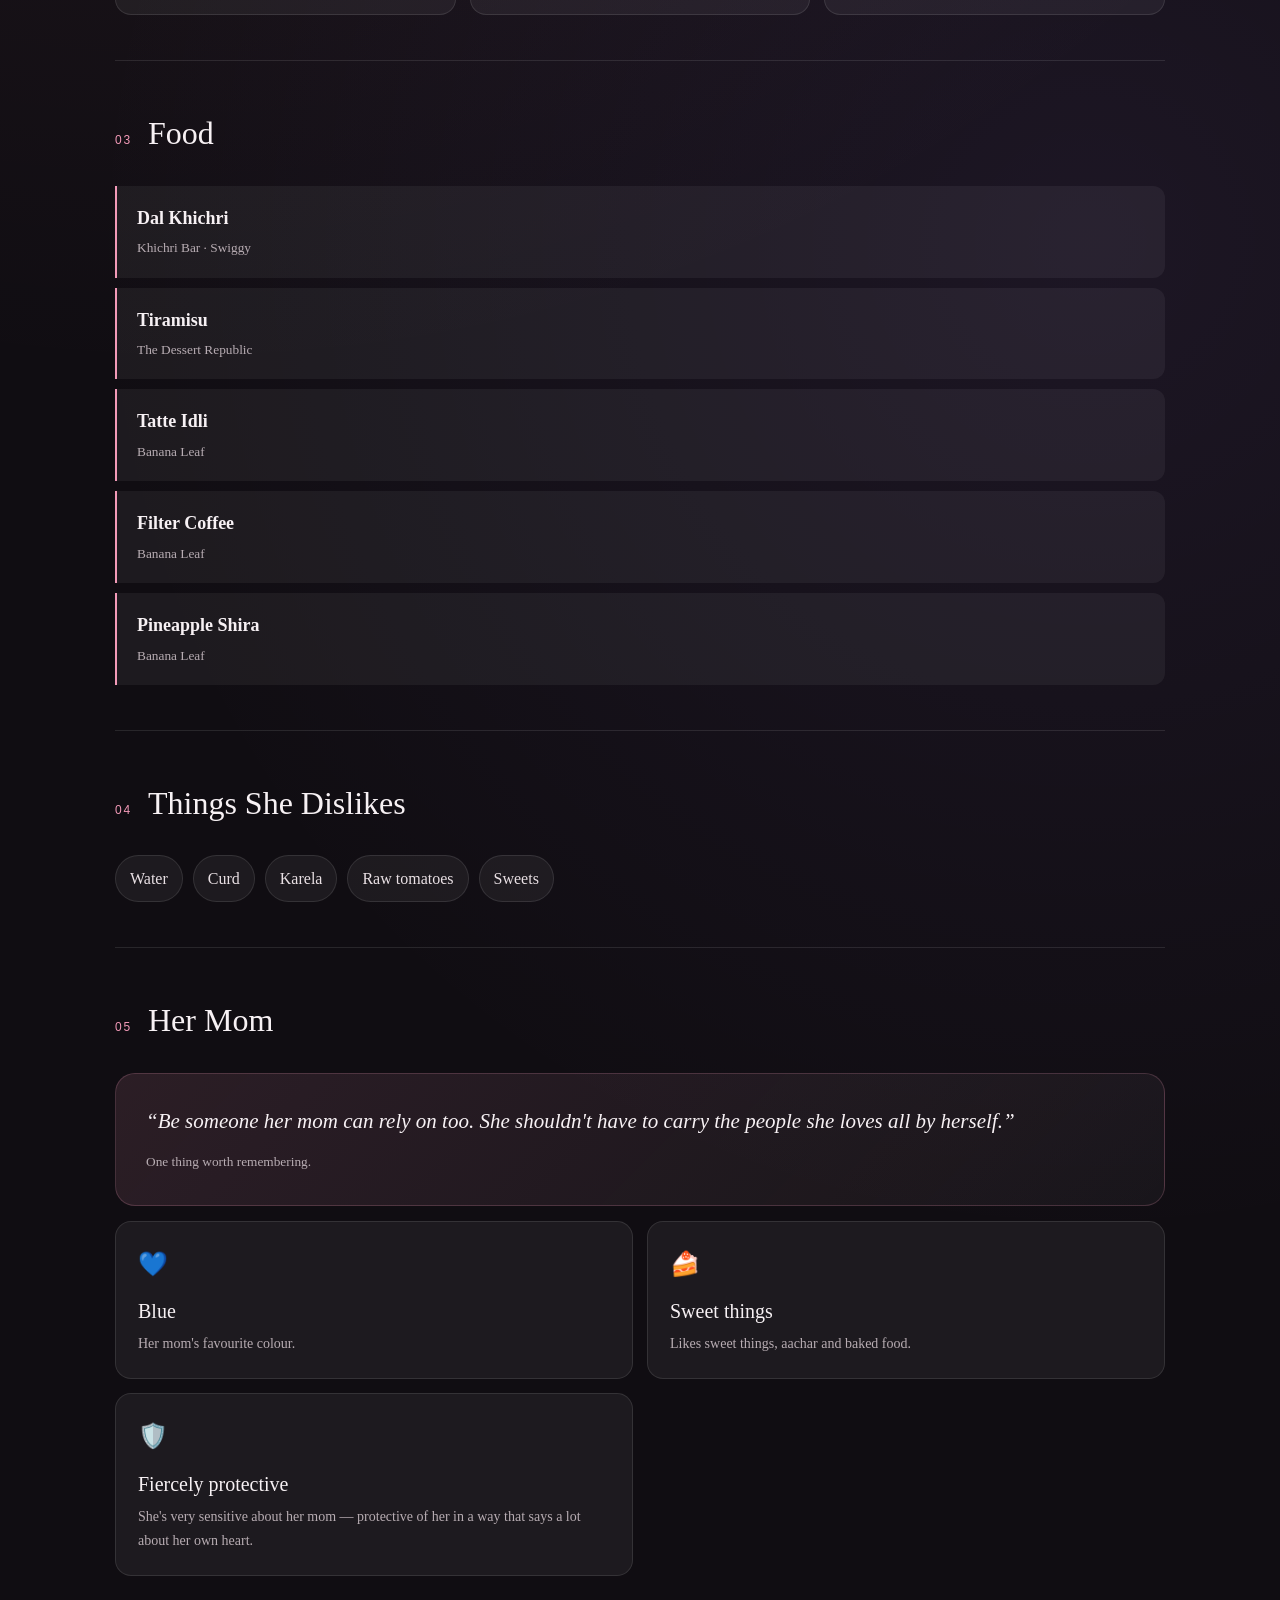
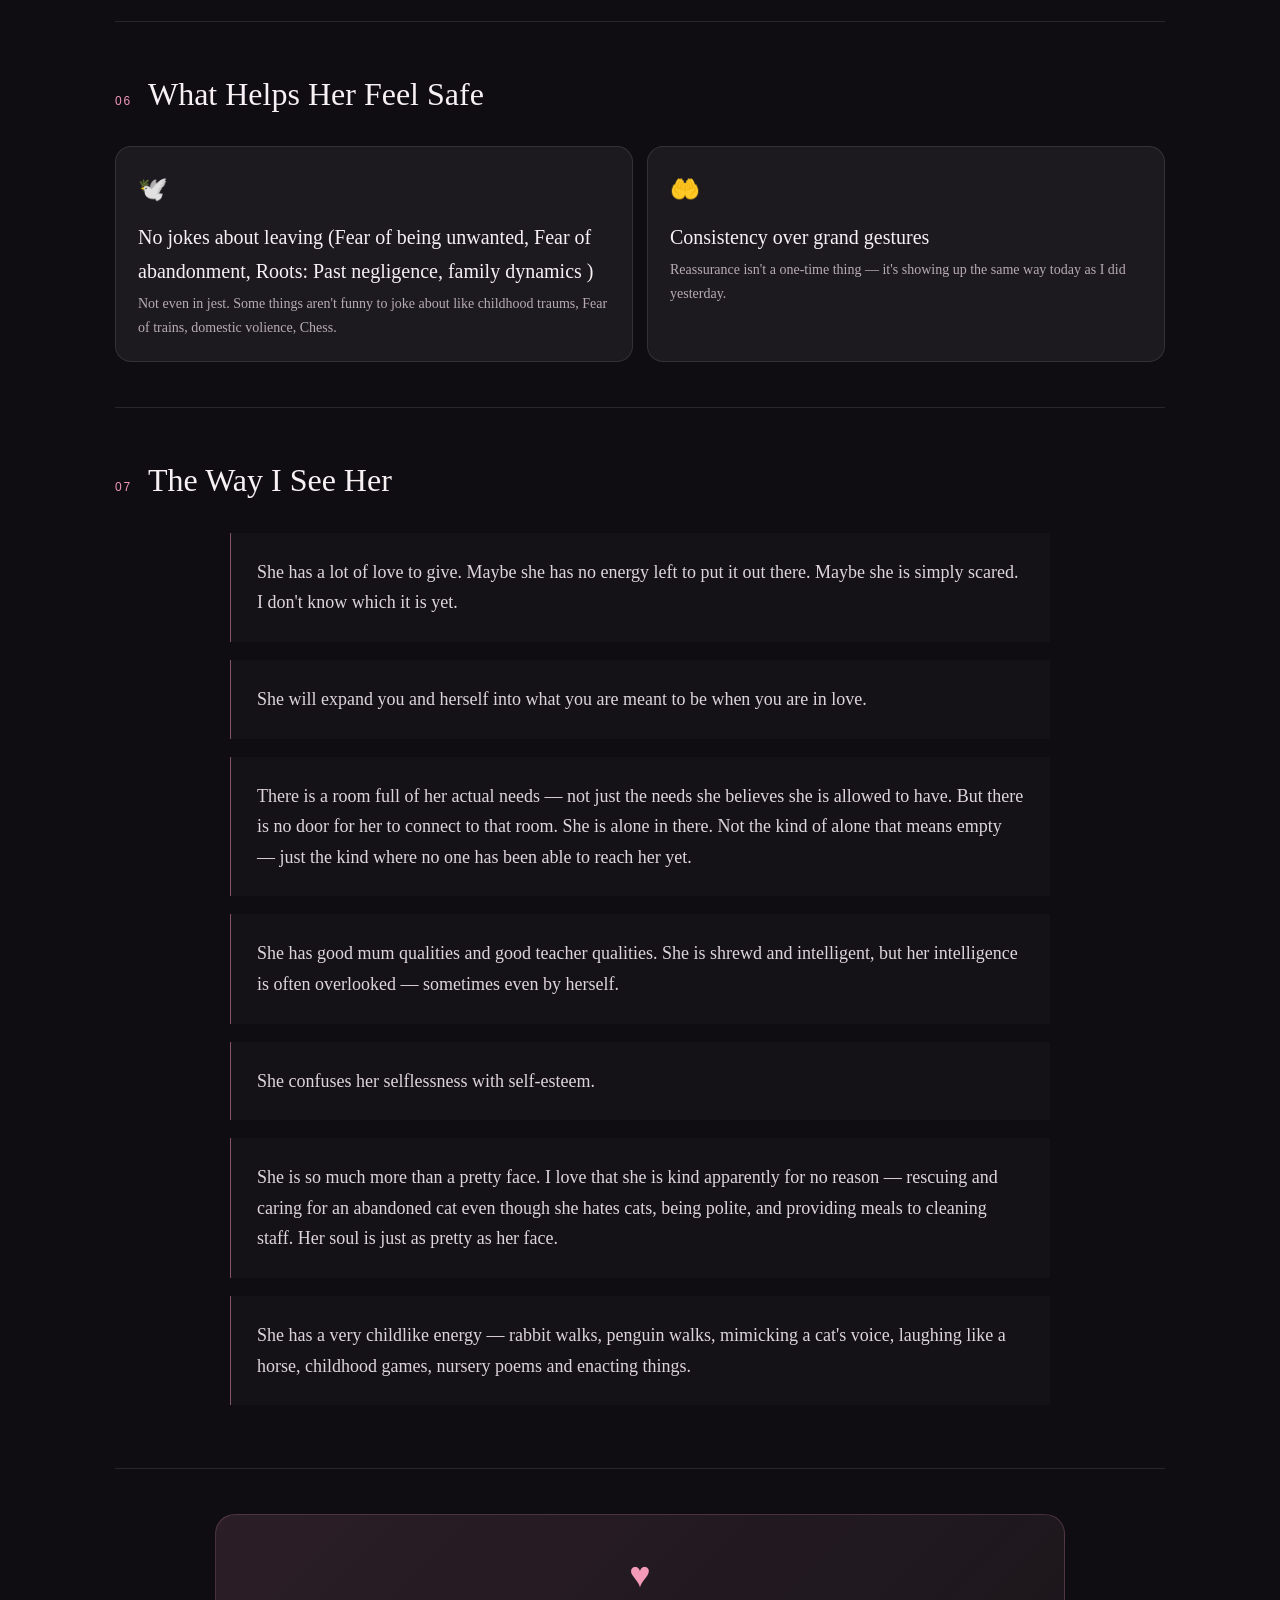
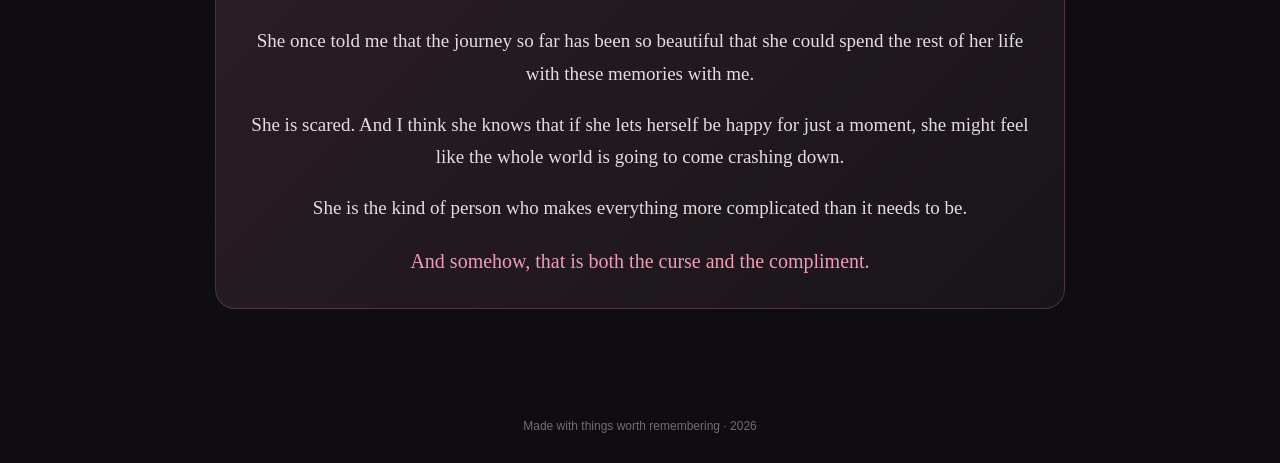
==== commit d196345a: "Update eyebrow text in her.html" ====
--- a/her.html
+++ b/her.html
@@ -13,7 +13,7 @@
   <header class="hero">
     <a class="back" href="index.html">← Back</a>
     <div class="heart">♥</div>
-    <p class="eyebrow">A little corner of my memory</p>
+    <p class="eyebrow">Little instructions for myself</p>
     <h1>For Her</h1>
     <p class="subtitle">Not because I had to remember. Because I wanted to.</p>
   </header>
